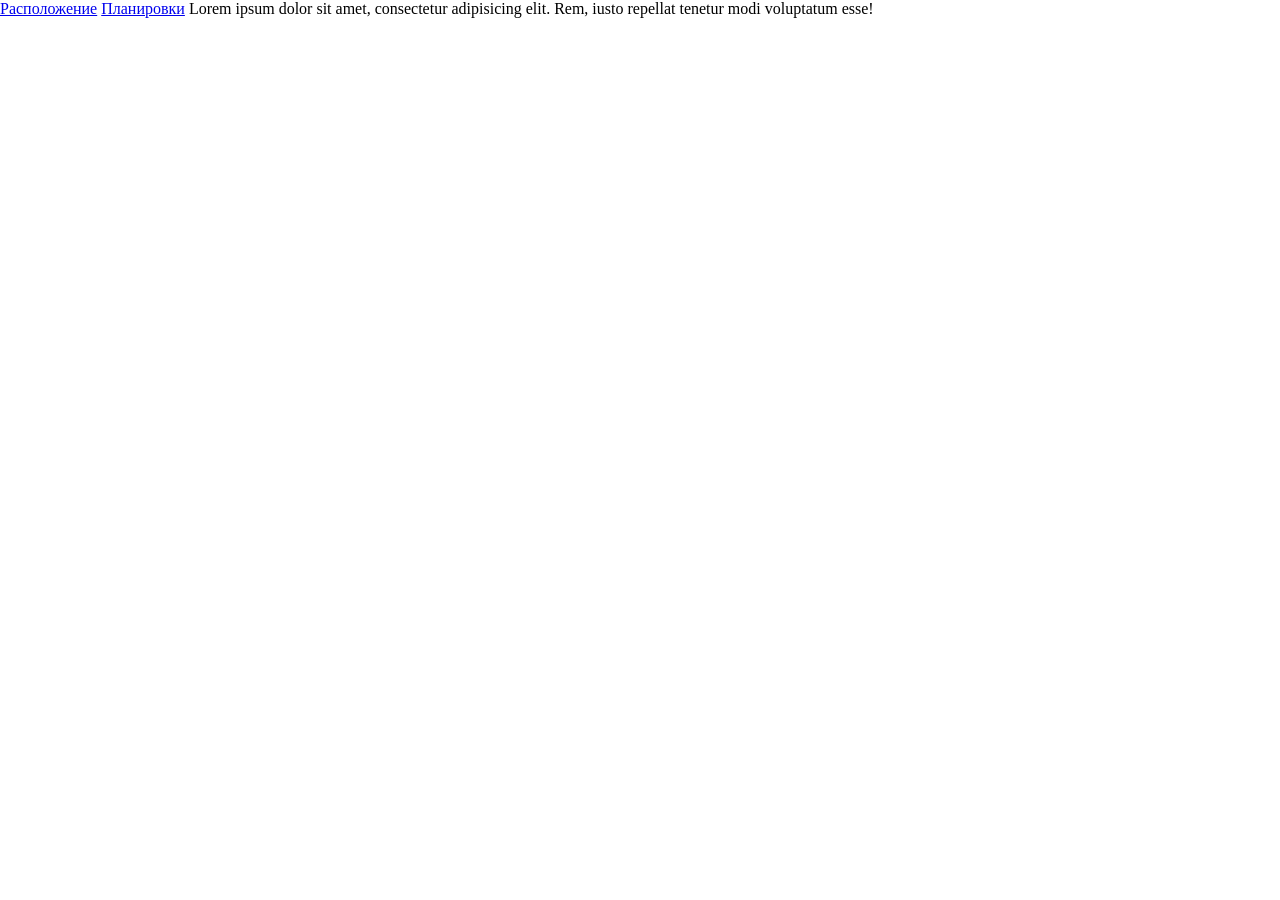
==== index.html @ bfa883aa "Инициализация проекта" ====
<!DOCTYPE html>
<html lang="en">
<head>
    <meta charset="UTF-8">
    <meta name="viewport" content="width=device-width, initial-scale=1.0">
    <title>Document</title>
    <link rel="stylesheet" href="css/style.min.css">
    <style>
    * {
      font-family: 'Montserrat';
    }
  </style>
</head>
<body>
    <a href="location.html">Расположение</a>
    <a href="plans.html">Планировки</a>
    Lorem ipsum dolor sit amet, consectetur adipisicing elit. Rem, iusto repellat tenetur modi voluptatum esse!
</body>
</html>
---- css/style.min.css ----
@font-face{font-family:"Montserrat";src:url("../assets/fontsMontserrat-Regular.eot");src:local("Montserrat Regular"),local("Montserrat-Regular"),url("../assets/fontsMontserrat-Regular.eot?#iefix") format("embedded-opentype"),url("../assets/fontsMontserrat-Regular.woff2") format("woff2"),url("../assets/fontsMontserrat-Regular.woff") format("woff"),url("../assets/fontsMontserrat-Regular.ttf") format("truetype");font-weight:normal;font-style:normal}@font-face{font-family:"Montserrat";src:url("../assets/fontsMontserrat-Bold.eot");src:local("Montserrat Bold"),local("Montserrat-Bold"),url("../assets/fontsMontserrat-Bold.eot?#iefix") format("embedded-opentype"),url("../assets/fontsMontserrat-Bold.woff2") format("woff2"),url("../assets/fontsMontserrat-Bold.woff") format("woff"),url("../assets/fontsMontserrat-Bold.ttf") format("truetype");font-weight:bold;font-style:normal}@font-face{font-family:"Montserrat";src:url("../assets/fontsMontserrat-Medium.eot");src:local("Montserrat Medium"),local("Montserrat-Medium"),url("../assets/fontsMontserrat-Medium.eot?#iefix") format("embedded-opentype"),url("../assets/fontsMontserrat-Medium.woff2") format("woff2"),url("../assets/fontsMontserrat-Medium.woff") format("woff"),url("../assets/fontsMontserrat-Medium.ttf") format("truetype");font-weight:500;font-style:normal}@font-face{font-family:"Montserrat";src:url("../assets/fontsMontserrat-SemiBold.eot");src:local("Montserrat SemiBold"),local("Montserrat-SemiBold"),url("../assets/fontsMontserrat-SemiBold.eot?#iefix") format("embedded-opentype"),url("../assets/fontsMontserrat-SemiBold.woff2") format("woff2"),url("../assets/fontsMontserrat-SemiBold.woff") format("woff"),url("../assets/fontsMontserrat-SemiBold.ttf") format("truetype");font-weight:600;font-style:normal}*{margin:0;padding:0;font-family:Montserrat,sans-serif;font-weight:normal;box-sizing:border-box}/*# sourceMappingURL=style.min.css.map */
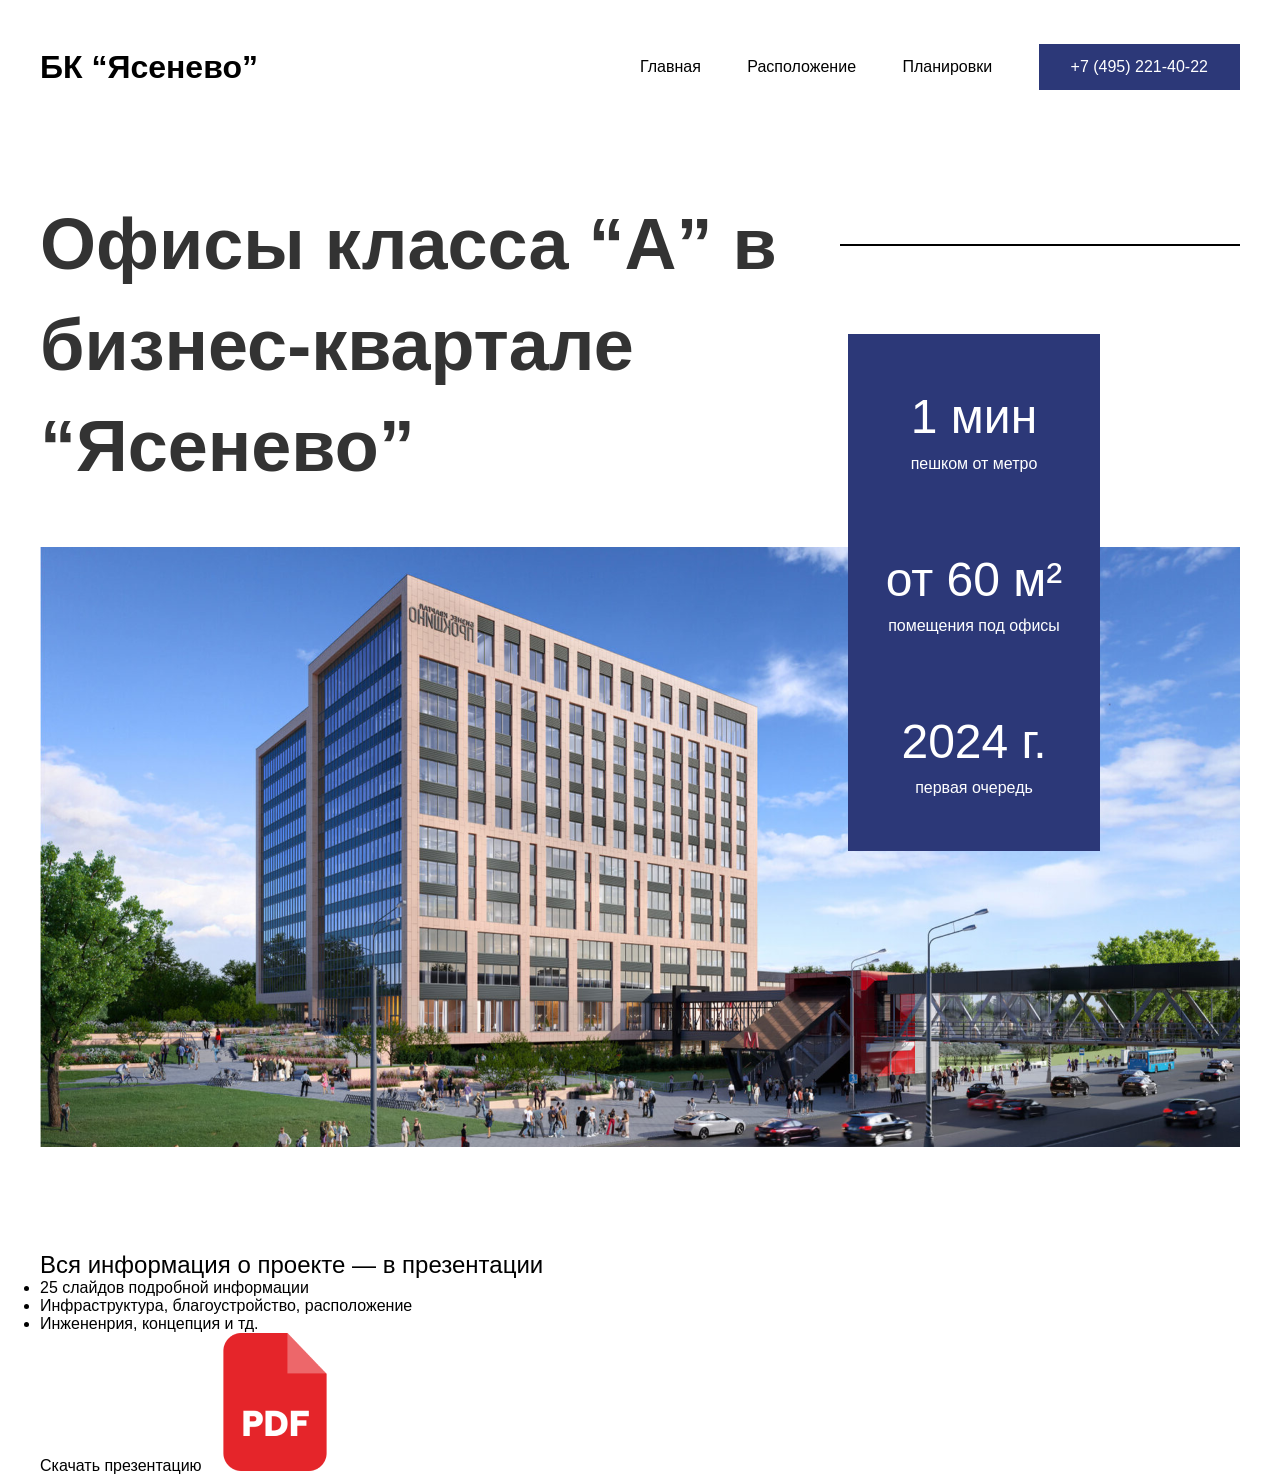
==== commit 26b6ba62: "готовый header и hero" ====
--- a/index.html
+++ b/index.html
@@ -3,17 +3,71 @@
 <head>
     <meta charset="UTF-8">
     <meta name="viewport" content="width=device-width, initial-scale=1.0">
-    <title>Document</title>
     <link rel="stylesheet" href="css/style.min.css">
-    <style>
-    * {
-      font-family: 'Montserrat';
-    }
-  </style>
+    <link rel="stylesheet" href="css/header.min.css">
+    <link rel="stylesheet" href="css/hero.min.css">
+  <title>БК “Ясенево” | Главная</title>
 </head>
 <body>
-    <a href="location.html">Расположение</a>
-    <a href="plans.html">Планировки</a>
-    Lorem ipsum dolor sit amet, consectetur adipisicing elit. Rem, iusto repellat tenetur modi voluptatum esse!
+  <div class="wrapper">
+    <header>
+      <div class="container">
+        <div class="header">
+          <a href="index.html" class="header__logo">БК “Ясенево”</a>
+          <nav>
+            <ul class="nav">
+              <li class="nav__item"><a href="index.html">Главная</a></li>
+              <li class="nav__item"><a href="location.html">Расположение</a></li>
+              <li class="nav__item"><a href="plans.html">Планировки</a></li>
+              <li class="nav__item nav__item_button">
+                <a href="tel:+74952214022">
+                  <span>+7 (495) 221-40-22</span>
+                  <img class="nav__item__image" src="assets/images/phone.png" alt="">
+                </a>
+              </li>
+            </ul>
+          </nav>
+        </div>
+      </div>
+    </header>
+    <main>
+      <div class="container">
+        <section class="hero">
+          <h1 class="hero__title">Офисы класса “А” в бизнес-квартале “Ясенево”</h1>
+          <div class="hero__parametrs hero__parametrs_large">
+            <div class="hero__parametrs__item">
+              <span><strong>1 мин</strong></span>
+              <span>пешком от метро</span>
+            </div>
+            <div class="hero__parametrs__item">
+              <span><strong>от 60 м²</strong></span>
+              <span>помещения под офисы</span>
+            </div>
+            <div class="hero__parametrs__item">
+              <span><strong>2024 г.</strong></span>
+              <span>первая очередь</span>
+            </div>
+          </div>
+          <img class="hero__image" src="assets/images/Mask group.png" alt="Бизнес квартал">
+          <nav>
+            <ul class="nav hero-nav">
+              <li class="nav__item nav__item_button"><a href="location.html">Расположение</a></li>
+              <li class="nav__item nav__item_button"><a href="plans.html">Планировки</a></li>
+            </ul>
+          </nav>
+        </section>
+        <section class="pdf">
+          <h2 class="pdf__title">Вся информация о проекте — в презентации</h2>
+          <ul>
+            <li>25 слайдов подробной информации</li>
+            <li>Инфраструктура, благоустройство, расположение</li>
+            <li>Инжененрия, концепция и тд.</li>
+          </ul>
+          <a href="/assets/Obrazets-polnogo-dizai-n-proekta-1.pdf" class="pdf__link pdf__link_button">Скачать презентацию</a>
+          <img src="assets/images/image 6.png" alt="" class="pdf__image">
+        </section>
+      </div>
+    </main>
+  </div>
 </body>
 </html>
--- a/css/style.min.css
+++ b/css/style.min.css
@@ -1 +1 @@
-@font-face{font-family:"Montserrat";src:url("../assets/fontsMontserrat-Regular.eot");src:local("Montserrat Regular"),local("Montserrat-Regular"),url("../assets/fontsMontserrat-Regular.eot?#iefix") format("embedded-opentype"),url("../assets/fontsMontserrat-Regular.woff2") format("woff2"),url("../assets/fontsMontserrat-Regular.woff") format("woff"),url("../assets/fontsMontserrat-Regular.ttf") format("truetype");font-weight:normal;font-style:normal}@font-face{font-family:"Montserrat";src:url("../assets/fontsMontserrat-Bold.eot");src:local("Montserrat Bold"),local("Montserrat-Bold"),url("../assets/fontsMontserrat-Bold.eot?#iefix") format("embedded-opentype"),url("../assets/fontsMontserrat-Bold.woff2") format("woff2"),url("../assets/fontsMontserrat-Bold.woff") format("woff"),url("../assets/fontsMontserrat-Bold.ttf") format("truetype");font-weight:bold;font-style:normal}@font-face{font-family:"Montserrat";src:url("../assets/fontsMontserrat-Medium.eot");src:local("Montserrat Medium"),local("Montserrat-Medium"),url("../assets/fontsMontserrat-Medium.eot?#iefix") format("embedded-opentype"),url("../assets/fontsMontserrat-Medium.woff2") format("woff2"),url("../assets/fontsMontserrat-Medium.woff") format("woff"),url("../assets/fontsMontserrat-Medium.ttf") format("truetype");font-weight:500;font-style:normal}@font-face{font-family:"Montserrat";src:url("../assets/fontsMontserrat-SemiBold.eot");src:local("Montserrat SemiBold"),local("Montserrat-SemiBold"),url("../assets/fontsMontserrat-SemiBold.eot?#iefix") format("embedded-opentype"),url("../assets/fontsMontserrat-SemiBold.woff2") format("woff2"),url("../assets/fontsMontserrat-SemiBold.woff") format("woff"),url("../assets/fontsMontserrat-SemiBold.ttf") format("truetype");font-weight:600;font-style:normal}*{margin:0;padding:0;font-family:Montserrat,sans-serif;font-weight:normal;box-sizing:border-box}/*# sourceMappingURL=style.min.css.map */+@font-face{font-family:"Montserrat";src:url("../assets/fontsMontserrat-Regular.eot");src:local("Montserrat Regular"),local("Montserrat-Regular"),url("../assets/fontsMontserrat-Regular.eot?#iefix") format("embedded-opentype"),url("../assets/fontsMontserrat-Regular.woff2") format("woff2"),url("../assets/fontsMontserrat-Regular.woff") format("woff"),url("../assets/fontsMontserrat-Regular.ttf") format("truetype");font-weight:normal;font-style:normal}@font-face{font-family:"Montserrat";src:url("../assets/fontsMontserrat-Bold.eot");src:local("Montserrat Bold"),local("Montserrat-Bold"),url("../assets/fontsMontserrat-Bold.eot?#iefix") format("embedded-opentype"),url("../assets/fontsMontserrat-Bold.woff2") format("woff2"),url("../assets/fontsMontserrat-Bold.woff") format("woff"),url("../assets/fontsMontserrat-Bold.ttf") format("truetype");font-weight:bold;font-style:normal}@font-face{font-family:"Montserrat";src:url("../assets/fontsMontserrat-Medium.eot");src:local("Montserrat Medium"),local("Montserrat-Medium"),url("../assets/fontsMontserrat-Medium.eot?#iefix") format("embedded-opentype"),url("../assets/fontsMontserrat-Medium.woff2") format("woff2"),url("../assets/fontsMontserrat-Medium.woff") format("woff"),url("../assets/fontsMontserrat-Medium.ttf") format("truetype");font-weight:500;font-style:normal}@font-face{font-family:"Montserrat";src:url("../assets/fontsMontserrat-SemiBold.eot");src:local("Montserrat SemiBold"),local("Montserrat-SemiBold"),url("../assets/fontsMontserrat-SemiBold.eot?#iefix") format("embedded-opentype"),url("../assets/fontsMontserrat-SemiBold.woff2") format("woff2"),url("../assets/fontsMontserrat-SemiBold.woff") format("woff"),url("../assets/fontsMontserrat-SemiBold.ttf") format("truetype");font-weight:600;font-style:normal}*{margin:0;padding:0;font-family:Montserrat,sans-serif;font-weight:normal;box-sizing:border-box}a{text-decoration:none;color:inherit}.container{width:1200px;margin:0 auto}@media screen and (max-width: 1279px)and (min-width: 768px){.container{width:90vw}}@media screen and (max-width: 767px){.container{width:auto;margin:0 15px}}.header{display:flex;align-items:center;justify-content:space-between;color:#000;margin-top:40px}.header__logo{font-weight:700;font-size:32px;line-height:170%}.nav{list-style:none;display:flex;align-items:center;justify-content:space-between;width:600px}.nav__item_button{color:#fff;padding:14px 32px;background:#2c3878}.nav__item__image{display:none}@media screen and (max-width: 1279px)and (min-width: 768px){.header__logo{font-size:20px}.nav{width:480px}.nav__item{font-size:14px}.nav__item:first-child{display:none}}@media screen and (max-width: 767px){.header{margin-top:15px}.header__logo{font-size:20px}.nav{width:auto}.nav__item{padding:12px 20px}.nav__item:not(:last-child){display:none}.nav__item span{display:none}.nav__item__image{display:block}}.hero{padding:100px 0;position:relative}.hero__title{font-weight:bold;font-size:72px;line-height:140%;max-width:760px;color:#333;margin-bottom:50px}.hero__title::after{position:absolute;content:"";top:150px;right:0;width:400px;height:2px;background:#000}.hero__title_smaller{font-size:52px}.hero__image{-o-object-fit:cover;object-fit:cover;width:100%;height:600px}.hero__parametrs{position:absolute;right:140px;top:240px;background:#2c3878;width:252px;display:flex;flex-direction:column;align-items:center;justify-content:space-around;padding-top:30px}.hero__parametrs__item{padding:40px 0;text-align:center}.hero__parametrs__item span{display:block;color:#fff;font-weight:400;font-size:16px;padding-bottom:10px;line-height:160%}.hero__parametrs__item strong{font-size:48px}.hero-nav{display:none}@media screen and (max-width: 1279px)and (min-width: 768px){.hero__image{height:400px}.hero__title{font-size:40px;max-width:480px;color:#333;margin-bottom:40px}.hero__title::after{top:130px;right:0;width:30vw}.hero__title_smaller{font-size:32px}.hero__parametrs{position:static;width:100%;flex-direction:row;justify-content:space-evenly}.hero__parametrs:not(.hero__parametrs_large){position:absolute;top:auto;right:0;height:160px;width:240px}.hero__parametrs__item{padding:30px 0}.hero__parametrs__item strong{font-size:40px}}@media screen and (max-width: 767px){.hero{padding:50px 0}.hero__image{height:200px}.hero__title{font-size:24px;max-width:100%;margin-bottom:20px}.hero__title::after{width:0}.hero__title_smaller{font-size:24px}.hero__parametrs{position:static;width:100%;flex-direction:row;justify-content:space-evenly;padding-top:15px}.hero__parametrs:not(.hero__parametrs_large){position:absolute;top:auto;right:0;height:90px;width:150px}.hero__parametrs__item{padding:20px 0}.hero__parametrs__item span{font-size:10px;padding-bottom:5px}.hero__parametrs__item strong{font-size:20px}.hero-nav{display:flex;width:100%;justify-content:space-between}.hero-nav .nav__item{font-size:14px;text-align:center;flex:1;display:block;margin:15px 5px}}/*# sourceMappingURL=style.min.css.map */
--- a/css/hero.min.css
+++ b/css/hero.min.css
@@ -0,0 +1 @@
+/*# sourceMappingURL=hero.min.css.map */
